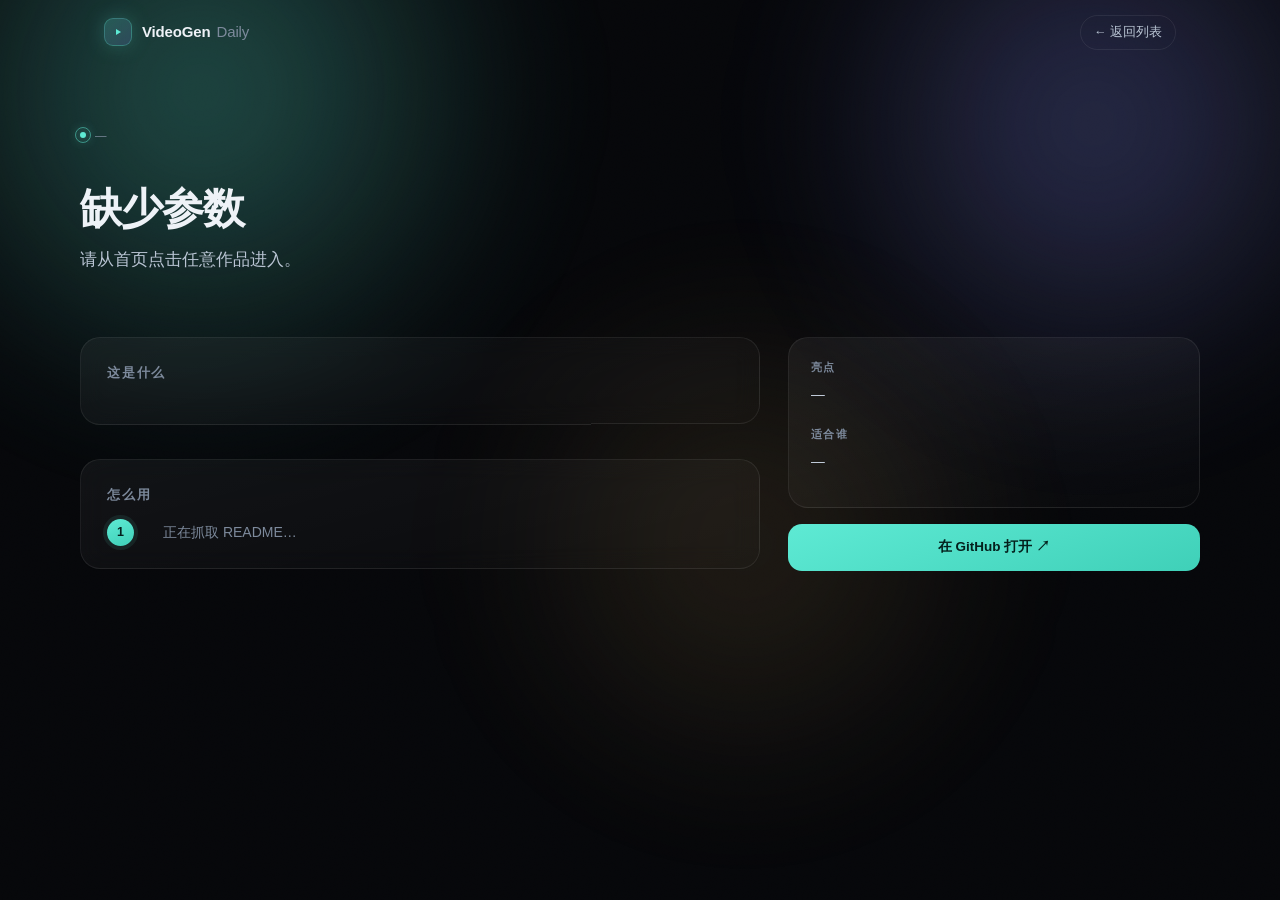
==== public/detail.html @ c7ef1af5 "feat: 作品详情页（怎么用）+ 卡片/往期入口优化" ====
<!DOCTYPE html>
<html lang="zh-CN">
<head>
<meta charset="utf-8" />
<meta name="viewport" content="width=device-width, initial-scale=1" />
<title>VideoGen Daily — 怎么用</title>
<meta name="description" content="视频生成开源仓库的定位、亮点与上手步骤。" />
<meta name="theme-color" content="#06070a" />
<meta property="og:type" content="article" />
<meta property="og:title" content="VideoGen Daily — 怎么用" />
<meta property="og:description" content="视频生成开源仓库的定位、亮点与上手步骤。" />
<link rel="stylesheet" href="assets/css/tokens.css" />
<link rel="stylesheet" href="assets/css/base.css" />
<link rel="stylesheet" href="assets/css/layout.css" />
<link rel="stylesheet" href="assets/css/components.css" />
<link rel="stylesheet" href="assets/css/detail.css" />
<link rel="stylesheet" href="assets/css/motion.css" />
<link rel="icon" href="data:image/svg+xml,<svg xmlns='http://www.w3.org/2000/svg' viewBox='0 0 100 100'><rect width='100' height='100' rx='24' fill='%230b0d10'/><path d='M38 30l28 20-28 20z' fill='%235eead4'/></svg>" />
</head>
<body>
<a class="skip" href="#main">跳到内容</a>
<div class="grain" aria-hidden="true"></div>
<div class="aurora" aria-hidden="true">
  <span class="blob b1"></span><span class="blob b2"></span><span class="blob b3"></span>
</div>

<header class="nav" id="nav">
  <div class="wrap nav-inner">
    <a class="logo" href="./">
      <span class="logo-mark" aria-hidden="true"><svg viewBox="0 0 24 24" fill="none"><path d="M9 7.5v9l7.5-4.5L9 7.5z" fill="currentColor"/></svg></span>
      <span class="logo-text">VideoGen<em>Daily</em></span>
    </a>
    <a class="nav-back" href="./">← 返回列表</a>
  </div>
</header>

<main id="main">
  <section class="wrap d-hero">
    <p class="eyebrow"><span class="pulse"></span><span id="dDate">—</span></p>
    <h1 id="dTitle"><span class="d-skel">加载中…</span></h1>
    <p class="lede" id="dSummary"></p>
    <div class="d-meta" id="dMeta"></div>
  </section>

  <section class="wrap d-grid">
    <div class="d-main">
      <article class="d-block" id="dIntroBlock">
        <h2>这是什么</h2>
        <p class="d-intro" id="dIntro"></p>
      </article>

      <article class="d-block">
        <h2>怎么用</h2>
        <ol class="d-steps" id="dSteps"><li class="d-empty">正在抓取 README…</li></ol>
      </article>

      <article class="d-block" id="dReqBlock" hidden>
        <h2>环境要求</h2>
        <ul class="d-reqs" id="dReqs"></ul>
      </article>
    </div>

    <aside class="d-side">
      <div class="d-panel">
        <h3>亮点</h3>
        <p id="dHighlight">—</p>
        <h3>适合谁</h3>
        <p id="dFit">—</p>
        <div class="d-tags" id="dTags"></div>
      </div>
      <div class="d-panel" id="dDocsBlock" hidden>
        <h3>官方资料</h3>
        <ul class="d-docs" id="dDocs"></ul>
      </div>
      <a class="d-gh" id="dGh" href="#" target="_blank" rel="noopener">在 GitHub 打开 ↗</a>
    </aside>
  </section>

  <section class="wrap d-more" id="dMore"></section>
</main>

<script type="module" src="assets/js/detail.js"></script>
</body>
</html>
---- public/assets/css/tokens.css ----
/* design tokens — 颜色 / 间距 / 缓动；改这里就能整体换肤 */
:root{
  --bg:#06070a;
  --bg-2:#0a0c11;
  --ink:#eef2f7;
  --ink-2:#b9c4d3;
  --muted:#7d8a9c;
  --line:rgba(255,255,255,.075);
  --line-2:rgba(255,255,255,.14);
  --teal:#5eead4;
  --indigo:#8b93ff;
  --amber:#f5c46b;
  --radius:20px;
  --ease:cubic-bezier(.2,.8,.2,1);
  --maxw:1120px;
}
---- public/assets/css/base.css ----
/* reset + 基础排版 + 氛围层（颗粒、极光） */
*{box-sizing:border-box}
html{scroll-behavior:smooth}
body{margin:0;background:var(--bg);color:var(--ink);font-family:-apple-system,BlinkMacSystemFont,"Inter","Segoe UI","PingFang SC","Hiragino Sans GB","Microsoft YaHei",sans-serif;font-size:16px;line-height:1.65;-webkit-font-smoothing:antialiased;text-rendering:optimizeLegibility;overflow-x:hidden}
a{color:inherit;text-decoration:none}
::selection{background:rgba(94,234,212,.25);color:#fff}
/* ---------- atmosphere ---------- */
.grain{
  position:fixed;inset:0;z-index:1;pointer-events:none;opacity:.035;
  background-image:url("data:image/svg+xml,%3Csvg xmlns='http://www.w3.org/2000/svg' width='200' height='200'%3E%3Cfilter id='n'%3E%3CfeTurbulence type='fractalNoise' baseFrequency='.85' numOctaves='3'/%3E%3C/filter%3E%3Crect width='200' height='200' filter='url(%23n)'/%3E%3C/svg%3E");
  mix-blend-mode:overlay;
}
.aurora{position:fixed;inset:0;z-index:0;pointer-events:none;overflow:hidden}
.blob{position:absolute;display:block;border-radius:50%;filter:blur(72px);opacity:.85;will-change:transform}
.b1{width:760px;height:760px;left:-14%;top:-32%;
  background:radial-gradient(circle at 50% 50%,rgba(94,234,212,.40),transparent 64%);
  animation:drift1 34s var(--ease) infinite alternate}
.b2{width:680px;height:680px;right:-12%;top:-24%;
  background:radial-gradient(circle at 50% 50%,rgba(139,147,255,.36),transparent 64%);
  animation:drift2 42s var(--ease) infinite alternate}
.b3{width:620px;height:620px;left:34%;top:26%;
  background:radial-gradient(circle at 50% 50%,rgba(245,196,107,.16),transparent 66%);
  animation:drift3 48s var(--ease) infinite alternate}
@keyframes drift1{from{transform:translate3d(0,0,0) scale(1)}to{transform:translate3d(90px,60px,0) scale(1.12)}}
@keyframes drift2{from{transform:translate3d(0,0,0) scale(1.05)}to{transform:translate3d(-80px,80px,0) scale(.95)}}
@keyframes drift3{from{transform:translate3d(0,0,0) scale(.95)}to{transform:translate3d(60px,-70px,0) scale(1.1)}}


/* 无障碍：键盘焦点与跳转链接 */
:where(a, button):focus-visible{
  outline:2px solid var(--teal);outline-offset:3px;border-radius:6px;
}
.skip{
  position:fixed;top:-60px;left:16px;z-index:99;padding:10px 16px;border-radius:10px;
  background:var(--ink);color:#06070a;font-size:13px;transition:top .25s var(--ease);
}
.skip:focus{top:14px}
---- public/assets/css/layout.css ----
/* 栅格、导航、首屏、区块标题、往期 */
.wrap{width:100%;max-width:var(--maxw);margin:0 auto;padding:0 24px}
/* ---------- nav ---------- */
.nav{
  position:fixed;top:0;left:0;right:0;z-index:20;height:66px;
  display:flex;align-items:center;
  border-bottom:1px solid transparent;
  transition:background .4s var(--ease),border-color .4s var(--ease),backdrop-filter .4s;
}
.nav.scrolled{
  background:rgba(6,7,10,.62);
  border-bottom-color:var(--line);
  backdrop-filter:saturate(160%) blur(16px);
  -webkit-backdrop-filter:saturate(160%) blur(16px);
}
.nav-inner{display:flex;align-items:center;justify-content:space-between;gap:16px}
.logo{display:flex;align-items:center;gap:10px;font-size:15px;letter-spacing:-.01em}
.logo-mark{
  width:28px;height:28px;border-radius:9px;display:grid;place-items:center;
  background:linear-gradient(140deg,rgba(94,234,212,.22),rgba(139,147,255,.18));
  border:1px solid rgba(94,234,212,.28);color:var(--teal);
  box-shadow:0 0 22px -6px rgba(94,234,212,.6);
}
.logo-mark svg{width:16px;height:16px}
.logo-text{font-weight:600;color:var(--ink)}
.logo-text em{font-style:normal;color:var(--muted);margin-left:6px;font-weight:500}
.nav-pill{
  font-size:11.5px;letter-spacing:.12em;text-transform:uppercase;
  color:var(--muted);border:1px solid var(--line);border-radius:999px;padding:5px 12px;
  font-variant-numeric:tabular-nums;
}

/* ---------- hero ---------- */
.hero{position:relative;z-index:2;padding:158px 0 64px}
.eyebrow{
  display:inline-flex;align-items:center;gap:9px;margin:0 0 26px;
  font-size:11.5px;letter-spacing:.2em;text-transform:uppercase;color:var(--muted);
}
.pulse{width:6px;height:6px;border-radius:50%;background:var(--teal);position:relative;box-shadow:0 0 12px var(--teal)}
.pulse::after{
  content:"";position:absolute;inset:-5px;border-radius:50%;border:1px solid rgba(94,234,212,.5);
  animation:ring 2.6s var(--ease) infinite;
}
@keyframes ring{0%{transform:scale(.6);opacity:.9}70%{transform:scale(1.7);opacity:0}100%{opacity:0}}

h1{
  margin:0;font-size:clamp(42px,7.4vw,86px);line-height:1.02;letter-spacing:-.045em;font-weight:650;
}
.grad{
  background:linear-gradient(96deg,#ffffff 8%,#a8f2e6 46%,#aab2ff 88%);
  -webkit-background-clip:text;background-clip:text;color:transparent;
}
.lede{margin:26px 0 0;max-width:44ch;color:var(--ink-2);font-size:16.5px}
.stats{display:flex;gap:44px;margin-top:44px;flex-wrap:wrap}
.stat{display:flex;flex-direction:column;gap:2px}
.stat b{
  font-size:26px;font-weight:600;letter-spacing:-.02em;font-variant-numeric:tabular-nums;
  background:linear-gradient(180deg,#fff,#b9c4d3);-webkit-background-clip:text;background-clip:text;color:transparent;
}
.stat span{font-size:11.5px;letter-spacing:.14em;text-transform:uppercase;color:var(--muted)}


/* subtle grid in hero */
.hero::before{
  content:"";position:absolute;inset:0;z-index:-1;pointer-events:none;
  background-image:
    linear-gradient(rgba(255,255,255,.04) 1px,transparent 1px),
    linear-gradient(90deg,rgba(255,255,255,.04) 1px,transparent 1px);
  background-size:72px 72px;
  -webkit-mask-image:radial-gradient(68% 62% at 26% 18%,#000 0%,transparent 72%);
  mask-image:radial-gradient(68% 62% at 26% 18%,#000 0%,transparent 72%);
  opacity:.55;
}

/* ---------- section head ---------- */
.latest{position:relative;z-index:2;padding-top:8px}
.section-head{display:flex;align-items:baseline;gap:16px;margin:0 0 22px}
.section-head h2{
  margin:0;font-size:12px;letter-spacing:.22em;text-transform:uppercase;color:var(--ink-2);font-weight:600;
}
.section-head::after{content:"";flex:1;height:1px;background:linear-gradient(90deg,var(--line),transparent)}
.date{font-size:12px;color:var(--muted);font-variant-numeric:tabular-nums;letter-spacing:.06em}

/* ---------- archive ---------- */
.archive{position:relative;z-index:2;margin-top:64px}
.arc-list{display:flex;flex-direction:column}
.arc-row{
  display:flex;align-items:baseline;gap:20px;padding:16px 14px;margin:0 -14px;border-radius:12px;
  border-top:1px solid var(--line);
  transition:background .35s var(--ease),transform .35s var(--ease);
}
.arc-row:hover{background:rgba(255,255,255,.032);transform:translateX(4px)}
.arc-date{font-size:12.5px;color:var(--muted);font-variant-numeric:tabular-nums;letter-spacing:.04em;min-width:92px}
.arc-names{display:flex;gap:16px;flex-wrap:wrap;font-size:14px}
.arc-names a{color:#c6d0dd;transition:color .25s}
.arc-names a:hover{color:var(--teal)}


/* 小屏精修 */
@media (max-width:480px){
  .wrap{padding:0 18px}
  .hero{padding:118px 0 40px}
  h1{font-size:clamp(34px,10vw,44px);line-height:1.08;letter-spacing:-.035em}
  .lede{margin-top:18px;font-size:15px}
  .stats{gap:22px;margin-top:28px}
  .stat b{font-size:20px}
  .stat span{font-size:10.5px;letter-spacing:.1em}
  .section-head{gap:12px}
  .nav{height:58px}
  .nav-pill{font-size:10.5px;padding:4px 10px}
}
---- public/assets/css/components.css ----
/* 卡片 / 标签 / 骨架屏 */
/* ---------- cards ---------- */
.cards{display:grid;grid-template-columns:repeat(auto-fit,minmax(310px,1fr));gap:20px}
.card{
  position:relative;overflow:hidden;isolation:isolate;
  display:flex;flex-direction:column;
  padding:26px 26px 22px;border-radius:var(--radius);
  background:
    radial-gradient(120% 90% at 0% 0%,rgba(255,255,255,.075),transparent 58%),
    linear-gradient(165deg,rgba(255,255,255,.055),rgba(255,255,255,.016) 46%,rgba(255,255,255,.006));
  border:1px solid var(--line);
  backdrop-filter:blur(14px) saturate(130%);
  -webkit-backdrop-filter:blur(14px) saturate(130%);
  box-shadow:0 1px 0 rgba(255,255,255,.05) inset,0 24px 60px -34px rgba(0,0,0,.9);
  transition:transform .55s var(--ease),border-color .4s,box-shadow .55s var(--ease);
}
.card::before{ /* top hairline */
  content:"";position:absolute;top:0;left:14%;right:14%;height:1px;
  background:linear-gradient(90deg,transparent,rgba(255,255,255,.42),transparent);opacity:.7;
}
.card::after{ /* cursor spotlight */
  content:"";position:absolute;inset:-1px;border-radius:inherit;z-index:-1;opacity:0;
  background:radial-gradient(340px circle at var(--mx,50%) var(--my,0%),rgba(94,234,212,.16),rgba(139,147,255,.08) 42%,transparent 68%);
  transition:opacity .35s var(--ease);
}
.card:hover{transform:translateY(-6px);border-color:rgba(94,234,212,.30);
  box-shadow:0 1px 0 rgba(255,255,255,.08) inset,0 34px 80px -30px rgba(0,0,0,.95),0 0 40px -20px rgba(94,234,212,.35)}
.card:hover::after{opacity:1}

.card-top{display:flex;align-items:flex-start;justify-content:space-between;gap:14px;margin-bottom:16px}
.repo{font-size:16.5px;font-weight:600;letter-spacing:-.01em;line-height:1.35;word-break:break-word}
.repo .owner{color:var(--muted);font-weight:500}
.repo .name{color:var(--ink)}
.card:hover .repo .name{color:#fff}
.star{display:flex;align-items:center;gap:5px;color:var(--amber);font-size:13.5px;font-variant-numeric:tabular-nums;white-space:nowrap;padding-top:3px}
.star svg{width:13px;height:13px;opacity:.9}
.today{
  display:inline-flex;align-items:center;gap:5px;margin:-6px 0 14px;
  font-size:11px;letter-spacing:.06em;color:var(--teal);
  background:rgba(94,234,212,.09);border:1px solid rgba(94,234,212,.22);
  padding:2px 9px;border-radius:999px;
}
.summary{margin:0 0 18px;color:#cfd8e5;font-size:14.6px;line-height:1.68}
.facts{margin:0 0 22px;display:flex;flex-direction:column;gap:10px}
.facts .row{display:flex;gap:10px;font-size:13.4px;line-height:1.6}
.facts dt{
  flex:none;color:var(--muted);font-size:11px;letter-spacing:.1em;text-transform:uppercase;
  padding-top:3px;min-width:34px;
}
.facts dd{margin:0;color:#aeb9c8}
.facts dd b{color:#e7edf5;font-weight:600}

.card-foot{display:flex;align-items:center;justify-content:space-between;gap:12px;margin-top:auto;padding-top:16px;border-top:1px solid var(--line)}
.tags{display:flex;gap:6px;flex-wrap:wrap}
.tag{font-size:11px;color:var(--muted);border:1px solid var(--line);border-radius:999px;padding:3px 9px;transition:color .3s,border-color .3s}
.card:hover .tag{border-color:var(--line-2);color:#a7b4c4}
.tag.lang{color:var(--indigo);border-color:rgba(139,147,255,.28)}
.go{
  display:inline-flex;align-items:center;gap:6px;font-size:12.5px;color:var(--ink-2);
  padding:6px 12px;border-radius:999px;border:1px solid var(--line);
  transition:color .3s,border-color .3s,background .3s,transform .3s var(--ease);
}
.go span{transition:transform .3s var(--ease);display:inline-block}
.go:hover{color:#fff;border-color:rgba(94,234,212,.4);background:rgba(94,234,212,.08)}
.go:hover span{transform:translate(2px,-2px)}

/* ---------- skeleton ---------- */
.skeleton{min-height:260px;pointer-events:none;border-color:var(--line)}
.skeleton::before{content:"";position:absolute;inset:0;
  background:linear-gradient(100deg,transparent 20%,rgba(255,255,255,.06) 45%,transparent 70%);
  animation:shimmer 1.6s infinite}
@keyframes shimmer{from{transform:translateX(-40%)}to{transform:translateX(40%)}}


/* 触屏设备不保留 hover 态，避免点完一直"浮着" */
@media (hover:none){
  .card:hover{transform:none;box-shadow:0 1px 0 rgba(255,255,255,.05) inset,0 24px 60px -34px rgba(0,0,0,.9)}
  .card:hover::after{opacity:0}
  .go:hover span{transform:none}
}
@media (max-width:480px){
  .card{padding:20px 18px 16px;border-radius:16px}
  .summary{font-size:14px}
  .facts .row{font-size:13px}
  .facts dt{min-width:30px}
  .card-foot{margin-top:18px;padding-top:14px;gap:10px}
  .go{padding:5px 10px;font-size:12px}
}

/* ---------- 详情入口 ---------- */
.repo-link{text-decoration:none;color:inherit}
.repo-link:hover .name{color:var(--teal)}
.card[data-href]{cursor:pointer}
.card-acts{display:flex;align-items:center;gap:8px;flex:none}
.go.more{color:#04211d;background:linear-gradient(160deg,var(--teal),#3fd0b8);border-color:transparent;font-weight:600}
.go.more:hover{color:#04211d;background:linear-gradient(160deg,#7ff2e0,#4bdbc3);border-color:transparent;box-shadow:0 10px 26px -14px rgba(94,234,212,.7)}
.go.gh{color:var(--muted)}
.go.gh:hover{color:#fff}
.arc-names a:hover{color:var(--teal)}
@media (max-width:480px){
  .card-acts{gap:6px}
  .go.gh{padding:5px 8px}
}
---- public/assets/css/detail.css ----
/* 详情页：定位 / 步骤 / 侧栏 */
.d-hero{padding:120px 0 8px;position:relative;z-index:2}
.d-hero h1{font-size:clamp(26px,4.4vw,42px);line-height:1.18;margin:14px 0 12px;letter-spacing:-.02em}
.d-hero .lede{margin:0 0 18px;max-width:60ch}
.d-skel{color:var(--muted);font-weight:400}
.d-meta{display:flex;flex-wrap:wrap;gap:8px;align-items:center}
.d-chip{font-size:12px;color:var(--ink-2);border:1px solid var(--line);border-radius:999px;padding:4px 11px;background:rgba(255,255,255,.02)}
.d-chip.star{color:var(--amber);border-color:rgba(245,196,107,.25)}
.d-chip.lang{color:var(--indigo);border-color:rgba(139,147,255,.28)}

.d-grid{display:grid;grid-template-columns:minmax(0,1.65fr) minmax(0,1fr);gap:28px;padding:38px 0 0;position:relative;z-index:2}
.d-block{margin:0 0 34px;padding:24px 26px;border-radius:var(--radius);border:1px solid var(--line);
  background:linear-gradient(165deg,rgba(255,255,255,.05),rgba(255,255,255,.012));
  backdrop-filter:blur(12px);-webkit-backdrop-filter:blur(12px)}
.d-block h2{font-size:13px;letter-spacing:.14em;text-transform:uppercase;color:var(--muted);margin:0 0 16px;font-weight:600}
.d-intro{margin:0;font-size:15.4px;line-height:1.8;color:#d3dbe7}

.d-steps{margin:0;padding:0;list-style:none;counter-reset:s}
.d-steps li{counter-increment:s;position:relative;padding:0 0 22px 42px;border-left:1px solid var(--line);margin-left:13px}
.d-steps li:last-child{border-left-color:transparent;padding-bottom:0}
.d-steps li::before{
  content:counter(s);position:absolute;left:-14px;top:-2px;width:27px;height:27px;border-radius:50%;
  display:grid;place-items:center;font-size:12.5px;font-weight:600;color:#04211d;
  background:linear-gradient(160deg,var(--teal),#3fd0b8);box-shadow:0 0 0 4px rgba(94,234,212,.09)
}
.d-step-title{font-size:14.6px;font-weight:600;color:#eaf0f7;margin:0 0 10px;letter-spacing:-.005em}
.d-code{position:relative;margin:0;border-radius:14px;border:1px solid var(--line);background:#080a0e;overflow:hidden}
.d-code pre{margin:0;padding:16px 16px 14px;overflow-x:auto;font-size:12.6px;line-height:1.72;
  font-family:ui-monospace,SFMono-Regular,Menlo,Consolas,monospace;color:#cfd8e5}
.d-copy{position:absolute;top:8px;right:8px;font-size:11px;color:var(--muted);background:rgba(255,255,255,.04);
  border:1px solid var(--line);border-radius:8px;padding:3px 8px;cursor:pointer;transition:color .25s,border-color .25s}
.d-copy:hover{color:var(--teal);border-color:rgba(94,234,212,.4)}
.d-copy.ok{color:var(--teal);border-color:rgba(94,234,212,.5)}
.d-empty{color:var(--muted);font-size:14px;border:0;padding:0;margin:0}
.d-empty::before{display:none}

.d-side{display:flex;flex-direction:column;gap:16px}
.d-panel{padding:20px 22px;border-radius:var(--radius);border:1px solid var(--line);
  background:linear-gradient(165deg,rgba(255,255,255,.055),rgba(255,255,255,.012))}
.d-panel h3{margin:0 0 7px;font-size:11px;letter-spacing:.12em;text-transform:uppercase;color:var(--muted);font-weight:600}
.d-panel h3 + p{margin:0 0 18px;font-size:13.8px;line-height:1.7;color:#c3cddb}
.d-panel h3:last-of-type + p{margin-bottom:14px}
.d-tags{display:flex;flex-wrap:wrap;gap:6px}
.d-tags .tag{font-size:11px}
.d-docs{list-style:none;margin:0;padding:0;display:flex;flex-direction:column;gap:9px}
.d-docs a{font-size:13.4px;color:var(--ink-2);text-decoration:none;border-bottom:1px dashed var(--line-2);padding-bottom:1px}
.d-docs a:hover{color:var(--teal);border-color:rgba(94,234,212,.45)}
.d-gh{display:flex;align-items:center;justify-content:center;gap:8px;padding:12px;border-radius:14px;
  font-size:13.5px;color:#04211d;background:linear-gradient(160deg,var(--teal),#3fd0b8);
  text-decoration:none;font-weight:600;transition:transform .35s var(--ease),box-shadow .35s}
.d-gh:hover{transform:translateY(-2px);box-shadow:0 14px 34px -16px rgba(94,234,212,.6)}

.d-more{padding:26px 0 90px;position:relative;z-index:2}
.d-more .section-head{margin-bottom:16px}
.d-more-list{display:grid;grid-template-columns:repeat(auto-fit,minmax(240px,1fr));gap:14px}
.d-more-item{display:block;padding:18px 20px;border-radius:16px;border:1px solid var(--line);
  background:rgba(255,255,255,.025);text-decoration:none;transition:border-color .3s,transform .4s var(--ease)}
.d-more-item:hover{border-color:rgba(94,234,212,.32);transform:translateY(-3px)}
.d-more-item b{display:block;font-size:14px;color:#eaf0f7;margin-bottom:6px;font-weight:600}
.d-more-item span{font-size:12.6px;color:var(--muted);line-height:1.6;display:block}

@media (max-width:860px){
  .d-grid{grid-template-columns:1fr;gap:0}
  .d-side{order:-1;margin-bottom:26px}
  .d-hero{padding-top:96px}
}
@media (max-width:480px){
  .d-block{padding:18px 16px;border-radius:16px}
  .d-steps li{padding-left:34px}
  .d-code pre{font-size:11.8px;padding:14px 12px}
}

.nav-back{font-size:12.6px;color:var(--ink-2);text-decoration:none;border:1px solid var(--line);
  border-radius:999px;padding:6px 13px;transition:color .3s,border-color .3s,background .3s}
.nav-back:hover{color:#fff;border-color:rgba(94,234,212,.4);background:rgba(94,234,212,.08)}
.d-owner{color:var(--muted);font-weight:400}
.d-reqs{list-style:none;margin:0;padding:0;display:flex;flex-direction:column;gap:8px}
.d-reqs li{font-size:13.2px;line-height:1.65;color:#b9c4d3;padding-left:14px;position:relative}
.d-reqs li::before{content:"";position:absolute;left:0;top:.62em;width:5px;height:5px;border-radius:50%;background:rgba(94,234,212,.55)}
---- public/assets/css/motion.css ----
/* 动效与无障碍降级 */
/* ---------- reveal ---------- */
.reveal{opacity:0;transform:translateY(20px)}
.reveal.in{opacity:1;transform:none;
  transition:opacity .8s var(--ease),transform .8s var(--ease);
  transition-delay:calc(var(--i,0) * 80ms)}

/* ---------- responsive ---------- */
@media (max-width:720px){
  .hero{padding:128px 0 44px}
  .lede{font-size:15.5px}
  .stats{gap:28px;margin-top:34px}
  .stat b{font-size:22px}
  .cards{grid-template-columns:1fr}
  .card{padding:22px 20px 18px}
  .arc-row{flex-direction:column;gap:6px}
}

@media (prefers-reduced-motion:reduce){
  *,*::before,*::after{animation-duration:.001ms !important;animation-iteration-count:1 !important;transition-duration:.001ms !important}
  .reveal{opacity:1;transform:none}
}
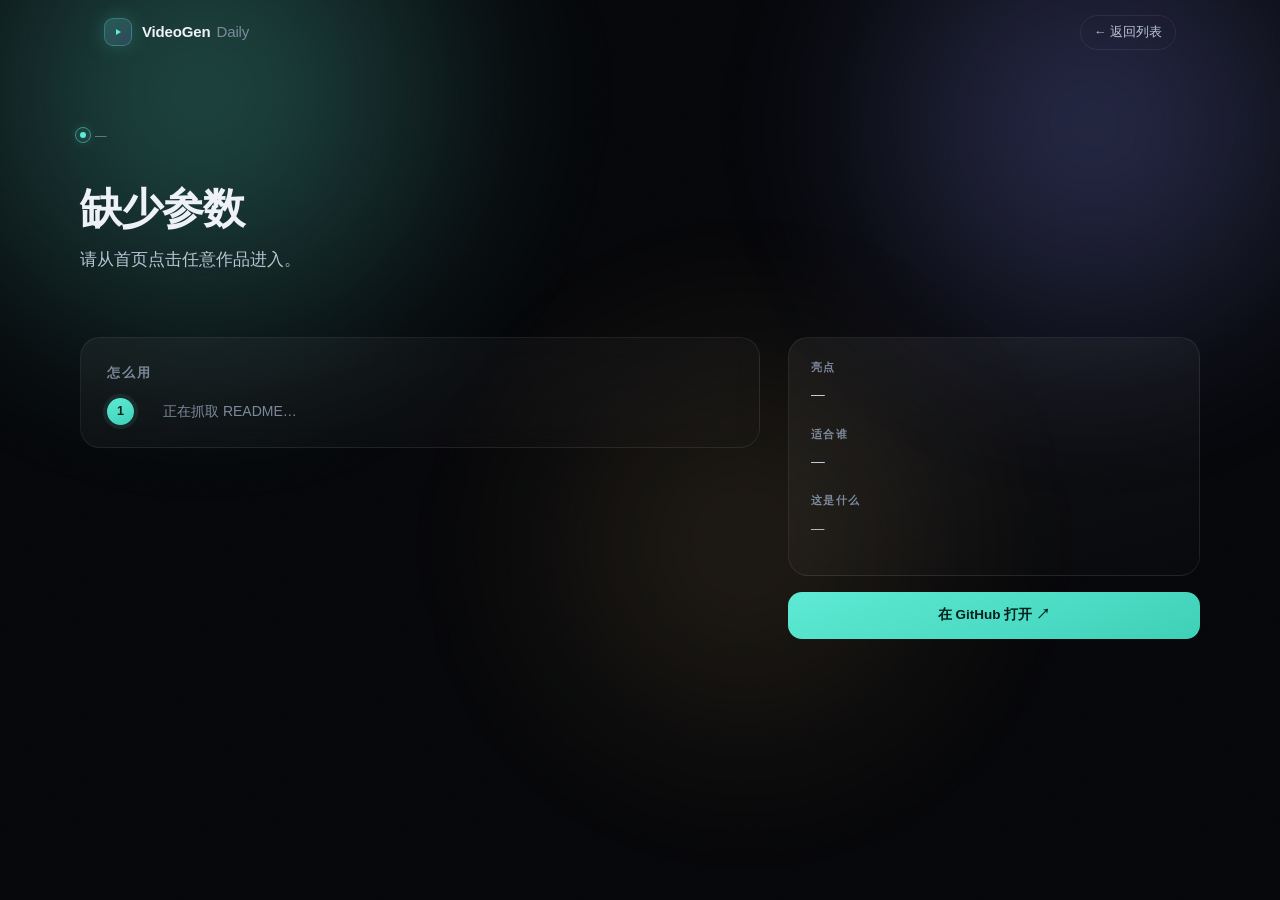
==== commit e735cca0: "feat: 往期卡片与本期一致；这是什么移至适合谁下方并扩充为详细说明" ====
--- a/public/detail.html
+++ b/public/detail.html
@@ -44,13 +44,9 @@
 
   <section class="wrap d-grid">
     <div class="d-main">
-      <article class="d-block" id="dIntroBlock">
-        <h2>这是什么</h2>
-        <p class="d-intro" id="dIntro"></p>
-      </article>
-
       <article class="d-block">
         <h2>怎么用</h2>
+        <p class="d-note" id="dNote" hidden></p>
         <ol class="d-steps" id="dSteps"><li class="d-empty">正在抓取 README…</li></ol>
       </article>
 
@@ -66,6 +62,8 @@
         <p id="dHighlight">—</p>
         <h3>适合谁</h3>
         <p id="dFit">—</p>
+        <h3>这是什么</h3>
+        <p class="d-what" id="dIntro">—</p>
         <div class="d-tags" id="dTags"></div>
       </div>
       <div class="d-panel" id="dDocsBlock" hidden>
--- a/public/assets/css/components.css
+++ b/public/assets/css/components.css
@@ -101,3 +101,12 @@
   .card-acts{gap:6px}
   .go.gh{padding:5px 8px}
 }
+
+/* ---------- 往期：按天卡片 ---------- */
+.arc-day{margin:0 0 44px}
+.arc-day-head{display:flex;align-items:baseline;gap:12px;margin:0 0 16px;padding-bottom:10px;border-bottom:1px solid var(--line)}
+.arc-date{font-size:14px;font-weight:600;color:var(--ink);letter-spacing:.02em;font-variant-numeric:tabular-nums}
+.arc-count{font-size:11.5px;color:var(--muted);letter-spacing:.06em}
+@media (max-width:480px){
+  .arc-day{margin-bottom:34px}
+}
--- a/public/assets/css/detail.css
+++ b/public/assets/css/detail.css
@@ -77,3 +77,11 @@
 .d-reqs{list-style:none;margin:0;padding:0;display:flex;flex-direction:column;gap:8px}
 .d-reqs li{font-size:13.2px;line-height:1.65;color:#b9c4d3;padding-left:14px;position:relative}
 .d-reqs li::before{content:"";position:absolute;left:0;top:.62em;width:5px;height:5px;border-radius:50%;background:rgba(94,234,212,.55)}
+
+.d-step-desc{margin:0 0 11px;font-size:13.6px;line-height:1.72;color:#a9b5c4}
+.d-note{margin:0 0 18px;padding:10px 14px;border-radius:12px;font-size:13px;line-height:1.7;
+  color:#cfd8e5;background:rgba(245,196,107,.07);border:1px solid rgba(245,196,107,.22)}
+
+/* 侧栏「这是什么」：长段落 */
+.d-panel .d-what{margin:0 0 16px;font-size:13.4px;line-height:1.85;color:#c3cddb;letter-spacing:.002em}
+.d-panel h3 + .d-what{margin-top:0}
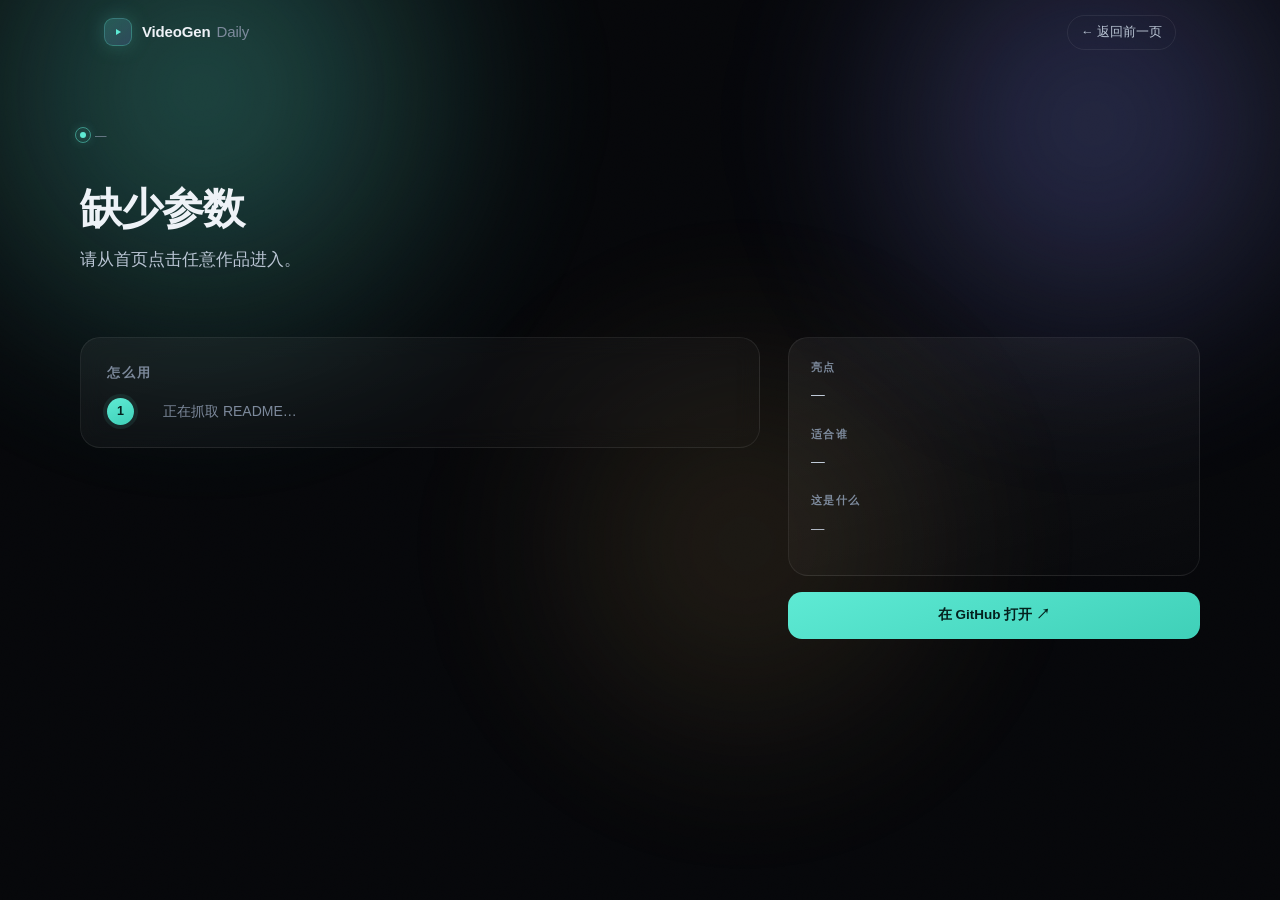
==== commit a3ccd1e6: "fix: 详情页返回入口改为返回前一页 nav-back 硬编码跳主页 ./，用户从某日期/标签列表进详情后 点返回会丢失列表上下文。改为 history.back()，无历史记录时 降级到主页；文案" ====
--- a/public/detail.html
+++ b/public/detail.html
@@ -30,7 +30,7 @@
       <span class="logo-mark" aria-hidden="true"><svg viewBox="0 0 24 24" fill="none"><path d="M9 7.5v9l7.5-4.5L9 7.5z" fill="currentColor"/></svg></span>
       <span class="logo-text">VideoGen<em>Daily</em></span>
     </a>
-    <a class="nav-back" href="./">← 返回列表</a>
+    <a class="nav-back" href="./" data-back>← 返回前一页</a>
   </div>
 </header>
 
--- a/public/assets/css/layout.css
+++ b/public/assets/css/layout.css
@@ -109,3 +109,23 @@
   .nav{height:58px}
   .nav-pill{font-size:10.5px;padding:4px 10px}
 }
+
+/* ---------- hero 两栏：标题 + 分类标签 ---------- */
+.hero-grid{display:grid;grid-template-columns:minmax(0,1fr) minmax(300px,392px);gap:56px;align-items:center}
+.hero-main{min-width:0}
+.hero-side{min-width:0}
+
+/* ---------- 导航日历按钮 ---------- */
+.nav-cal-wrap{position:relative}
+button.nav-pill{
+  display:inline-flex;align-items:center;gap:8px;background:transparent;cursor:pointer;
+  font-family:inherit;transition:color .3s,border-color .3s,background .3s;
+}
+button.nav-pill:hover{color:var(--ink);border-color:var(--line-2);background:rgba(255,255,255,.04)}
+button.nav-pill[aria-expanded="true"]{color:var(--teal);border-color:rgba(94,234,212,.4);background:rgba(94,234,212,.08)}
+.cal-ico{width:13px;height:13px;opacity:.75}
+
+@media (max-width:980px){
+  .hero-grid{grid-template-columns:1fr;gap:34px}
+  .hero-side{order:2}
+}
--- a/public/assets/css/components.css
+++ b/public/assets/css/components.css
@@ -110,3 +110,112 @@
 @media (max-width:480px){
   .arc-day{margin-bottom:34px}
 }
+
+/* ---------- 分类标签 ---------- */
+.tags-head{display:flex;align-items:baseline;justify-content:space-between;gap:10px;margin-bottom:14px}
+.tags-head span{font-size:11px;letter-spacing:.18em;text-transform:uppercase;color:var(--muted)}
+.tags-head em{font-style:normal;font-size:11px;color:var(--muted);opacity:.75}
+.dim{display:grid;grid-template-columns:52px minmax(0,1fr);gap:10px;align-items:start;margin-bottom:11px}
+.dim-label{font-size:10.5px;letter-spacing:.1em;color:var(--muted);padding-top:6px}
+.chips{display:flex;flex-wrap:wrap;gap:6px}
+.chip{
+  display:inline-flex;align-items:center;gap:5px;cursor:pointer;
+  font-family:inherit;font-size:12px;color:var(--ink-2);
+  padding:5px 10px;border-radius:999px;border:1px solid var(--line);
+  background:rgba(255,255,255,.022);
+  transition:color .25s,border-color .25s,background .25s,transform .3s var(--ease);
+}
+.chip i{font-style:normal;font-size:10px;color:var(--muted);font-variant-numeric:tabular-nums}
+.chip:hover{color:#fff;border-color:rgba(94,234,212,.38);background:rgba(94,234,212,.07);transform:translateY(-1px)}
+.chip.on{color:#04211d;background:linear-gradient(160deg,var(--teal),#3fd0b8);border-color:transparent;font-weight:600}
+.chip.on i{color:rgba(4,33,29,.6)}
+
+/* ---------- 日历浮层 ---------- */
+.cal-pop{
+  position:absolute;top:calc(100% + 12px);right:0;width:288px;z-index:40;
+  padding:16px 16px 12px;border-radius:18px;
+  border:1px solid var(--line-2);
+  background:linear-gradient(170deg,rgba(16,19,25,.98),rgba(9,11,15,.98));
+  box-shadow:0 30px 70px -30px rgba(0,0,0,.95),0 0 0 1px rgba(255,255,255,.03) inset;
+  backdrop-filter:blur(18px);-webkit-backdrop-filter:blur(18px);
+  animation:calIn .28s var(--ease);
+}
+@keyframes calIn{from{opacity:0;transform:translateY(-6px) scale(.98)}to{opacity:1;transform:none}}
+.cal-head{display:flex;align-items:center;justify-content:space-between;margin-bottom:10px}
+.cal-title{font-size:12.5px;color:var(--ink);letter-spacing:.04em;font-variant-numeric:tabular-nums}
+.cal-nav{
+  width:26px;height:26px;border-radius:8px;border:1px solid var(--line);background:transparent;
+  color:var(--ink-2);cursor:pointer;font-size:15px;line-height:1;display:grid;place-items:center;
+  transition:color .25s,border-color .25s,background .25s;
+}
+.cal-nav:hover{color:#fff;border-color:var(--line-2);background:rgba(255,255,255,.05)}
+.cal-dow{display:grid;grid-template-columns:repeat(7,1fr);gap:2px;margin-bottom:4px}
+.cal-dow span{text-align:center;font-size:10px;color:var(--muted);letter-spacing:.08em}
+.cal-grid{display:grid;grid-template-columns:repeat(7,1fr);gap:2px}
+.cal-day{
+  position:relative;height:32px;border-radius:9px;border:1px solid transparent;background:transparent;
+  color:var(--muted);font-family:inherit;font-size:12px;cursor:default;
+  display:flex;flex-direction:column;align-items:center;justify-content:center;gap:2px;
+  font-variant-numeric:tabular-nums;transition:background .25s,color .25s,border-color .25s;
+}
+.cal-day.is-empty{visibility:hidden}
+.cal-day.has{color:var(--ink);cursor:pointer;background:rgba(255,255,255,.035);border-color:var(--line)}
+.cal-day.has:hover{background:rgba(94,234,212,.12);border-color:rgba(94,234,212,.4);color:#fff}
+.cal-dot{width:4px;height:4px;border-radius:50%;background:var(--teal);box-shadow:0 0 8px rgba(94,234,212,.9)}
+.cal-day.today{box-shadow:0 0 0 1px rgba(139,147,255,.45) inset}
+.cal-day.sel{background:linear-gradient(160deg,rgba(94,234,212,.22),rgba(139,147,255,.16));border-color:rgba(94,234,212,.55);color:#fff}
+.cal-tip{margin:10px 0 0;font-size:10.5px;color:var(--muted);text-align:center;letter-spacing:.03em}
+
+/* ---------- 右下角浮动按钮 ---------- */
+.fab-stack{position:fixed;right:26px;bottom:26px;z-index:30;display:flex;flex-direction:column;align-items:center;gap:10px}
+.fab{
+  width:48px;height:48px;border-radius:50%;cursor:pointer;display:grid;place-items:center;
+  font-family:inherit;border:1px solid transparent;
+  opacity:0;transform:translateY(14px) scale(.88);
+  transition:opacity .3s var(--ease),transform .38s var(--ease),box-shadow .3s,border-color .3s,color .3s,background .3s;
+}
+.fab[hidden]{display:none}
+.fab.in{opacity:1;transform:none}
+.fab svg{width:20px;height:20px}
+.back-top{
+  color:#04211d;border-color:rgba(94,234,212,.35);
+  background:linear-gradient(160deg,var(--teal),#3fd0b8);
+  box-shadow:0 16px 40px -16px rgba(94,234,212,.75),0 4px 14px -6px rgba(0,0,0,.6);
+}
+.back-top:hover{transform:translateY(-3px);box-shadow:0 20px 46px -14px rgba(94,234,212,.85)}
+.scroll-top{
+  color:var(--ink-2);border-color:var(--line-2);
+  background:rgba(12,15,20,.82);
+  backdrop-filter:blur(12px);-webkit-backdrop-filter:blur(12px);
+  box-shadow:0 14px 34px -18px rgba(0,0,0,.9);
+}
+.scroll-top:hover{color:#fff;border-color:rgba(94,234,212,.45);background:rgba(18,22,28,.92);transform:translateY(-3px)}
+@media (max-width:480px){
+  .fab-stack{right:16px;bottom:16px;gap:8px}
+  .fab{width:44px;height:44px}
+}
+
+/* ---------- 卡片 hover 箭头 ---------- */
+.card-arrow{
+  position:absolute;right:16px;bottom:14px;width:26px;height:26px;border-radius:50%;
+  display:grid;place-items:center;font-size:12px;color:var(--teal);
+  background:rgba(94,234,212,.1);border:1px solid rgba(94,234,212,.28);
+  opacity:0;transform:translateX(-6px);
+  transition:opacity .3s var(--ease),transform .35s var(--ease),background .3s;
+  pointer-events:none;
+}
+.card:hover .card-arrow,.card:focus-within .card-arrow{opacity:1;transform:none}
+.card:hover .card-arrow{background:rgba(94,234,212,.18)}
+
+/* ---------- 卡片上的日期小标 ---------- */
+.card-date{
+  display:inline-block;margin:-6px 0 14px;font-size:10.5px;letter-spacing:.08em;color:var(--muted);
+  border:1px solid var(--line);border-radius:999px;padding:2px 8px;font-variant-numeric:tabular-nums;
+}
+.empty-hint{color:var(--muted);font-size:14px}
+
+@media (max-width:720px){
+  .dim{grid-template-columns:1fr;gap:6px}
+  .dim-label{padding-top:0}
+  .cal-pop{right:-8px;width:min(300px,calc(100vw - 40px))}
+}
